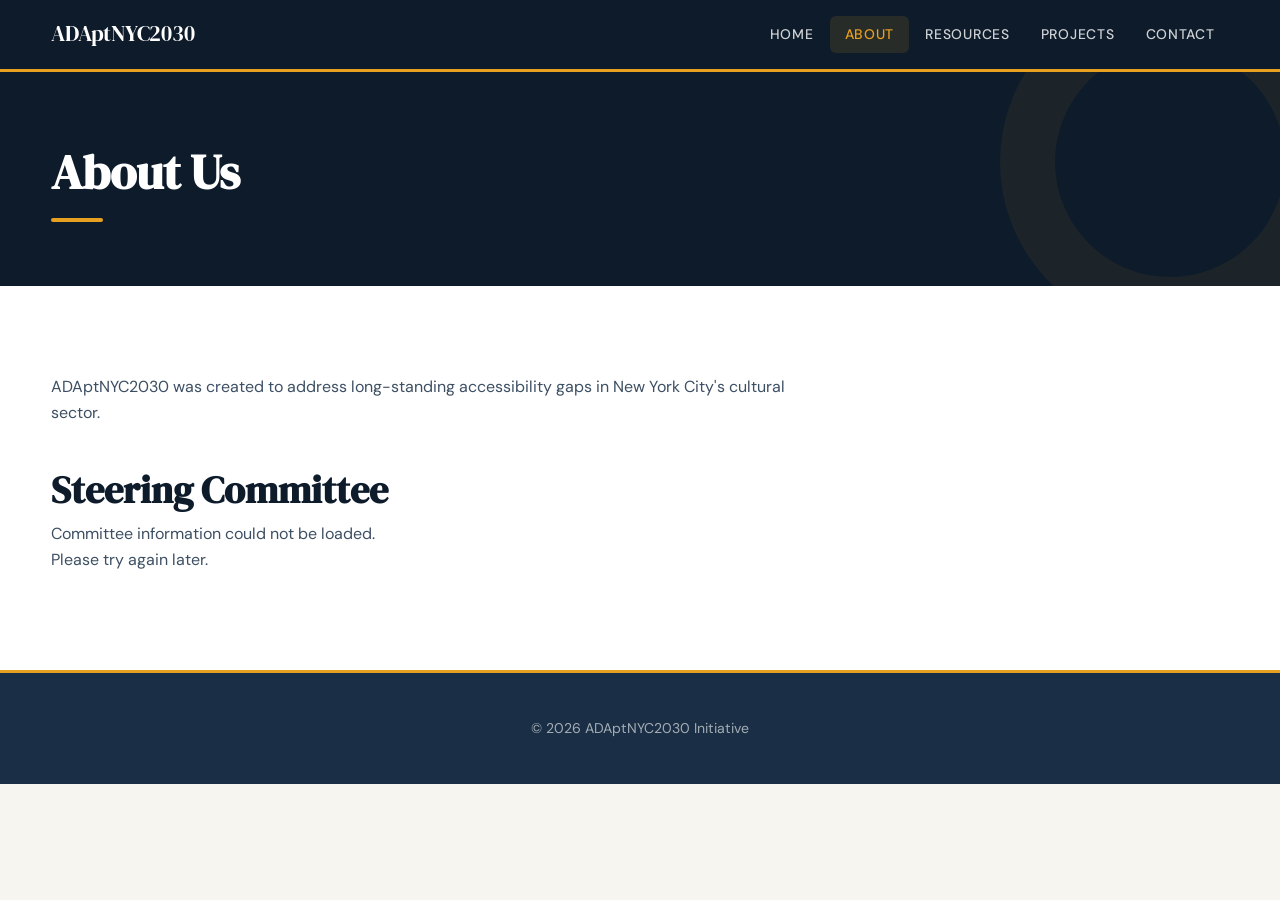
==== about.html @ 9354e414 "Add files via upload" ====
<!DOCTYPE html>
<html lang="en">
<head>
<meta charset="UTF-8">
<meta name="viewport" content="width=device-width, initial-scale=1.0">
<title>About | ADAptNYC2030</title>
<link rel="stylesheet" href="style.css">
</head>

<body>

<a class="skip-link" href="#main-content">Skip to main content</a>

<header class="site-header" role="banner">
  <div class="container header-inner">
    <a href="index.html" class="logo" aria-label="ADAptNYC2030 — Home">ADAptNYC2030</a>
    <nav aria-label="Primary navigation">
      <input type="checkbox" id="check" aria-hidden="true">
      <label for="check" class="checkbtn" aria-label="Open navigation menu" role="button" tabindex="0">☰</label>
      <ul class="nav-list" role="list">
        <li><a href="index.html">Home</a></li>
        <li><a href="about.html" aria-current="page">About</a></li>
        <li><a href="resources.html">Resources</a></li>
        <li><a href="projects.html">Projects</a></li>
        <li><a href="contact.html">Contact</a></li>
      </ul>
    </nav>
  </div>
</header>

<main id="main-content">

  <section class="page-hero" aria-labelledby="page-title">
    <div class="container">
      <h1 id="page-title">About Us</h1>
    </div>
  </section>

  <section class="section section-light" aria-labelledby="committee-heading">
    <div class="container">
      <p>
        ADAptNYC2030 was created to address long-standing accessibility gaps
        in New York City's cultural sector.
      </p>

      <h2 id="committee-heading" style="margin-top: 40px;">Steering Committee</h2>
      <div id="members-container" aria-live="polite" aria-label="Steering committee members"></div>
    </div>
  </section>

</main>

<footer class="footer" role="contentinfo">
  <div class="container">
    <p>&copy; 2026 ADAptNYC2030 Initiative</p>
  </div>
</footer>

<script>
const checkbox = document.getElementById("check");
const label = document.querySelector(".checkbtn");

checkbox.addEventListener("change", function () {
  document.body.style.overflow = this.checked ? "hidden" : "";
  label.setAttribute("aria-label", this.checked ? "Close navigation menu" : "Open navigation menu");
});

label.addEventListener("keydown", function(e) {
  if (e.key === "Enter" || e.key === " ") {
    e.preventDefault();
    checkbox.checked = !checkbox.checked;
    checkbox.dispatchEvent(new Event("change"));
  }
});
</script>
<script src="script.js"></script>
</body>
</html>
---- style.css ----
/* ============================================================
   ADAptNYC2030 — Design System
   Aesthetic: Civic Editorial — warm, bold, deeply accessible
   ============================================================ */

@import url('https://fonts.googleapis.com/css2?family=DM+Serif+Display:ital@0;1&family=DM+Sans:ital,opsz,wght@0,9..40,300;0,9..40,400;0,9..40,500;0,9..40,600;0,9..40,700;1,9..40,300&display=swap');

/* ── Tokens ── */
:root {
  --navy:        #0d1b2a;
  --navy-mid:    #1a2f45;
  --navy-light:  #2a4a6b;
  --amber:       #e8a020;
  --amber-light: #f5c660;
  --amber-pale:  #fdf3dc;
  --white:       #ffffff;
  --off-white:   #f7f5f0;
  --stone:       #ece8e0;
  --text-primary:   #0d1b2a;
  --text-secondary: #3d4f63;
  --text-muted:     #6b7f94;
  --border:         #d8d2c8;
  --focus-ring:  #e8a020;
  --radius-sm:   6px;
  --radius-md:   12px;
  --radius-lg:   20px;
  --shadow-sm:   0 2px 8px rgba(13,27,42,0.06);
  --shadow-md:   0 8px 28px rgba(13,27,42,0.10);
  --shadow-lg:   0 20px 50px rgba(13,27,42,0.14);
  --transition:  0.22s cubic-bezier(0.4, 0, 0.2, 1);
}

/* ── Reset ── */
*, *::before, *::after {
  box-sizing: border-box;
  margin: 0;
  padding: 0;
}

/* ── Skip Link (keyboard / screen reader navigation) ── */
.skip-link {
  position: absolute;
  top: -100px;
  left: 1rem;
  z-index: 9999;
  background: var(--amber);
  color: var(--navy);
  font-family: 'DM Sans', sans-serif;
  font-weight: 700;
  font-size: 0.95rem;
  padding: 0.75rem 1.25rem;
  border-radius: var(--radius-sm);
  text-decoration: none;
  transition: top 0.2s ease;
}
.skip-link:focus {
  top: 1rem;
  outline: 3px solid var(--navy);
  outline-offset: 2px;
}

/* ── Base ── */
html { scroll-behavior: smooth; }

body {
  font-family: 'DM Sans', system-ui, sans-serif;
  font-size: 1rem;
  line-height: 1.65;
  color: var(--text-primary);
  background: var(--off-white);
  overflow-x: hidden;
}

/* ── Focus — always visible, never removed ── */
:focus-visible {
  outline: 3px solid var(--focus-ring);
  outline-offset: 3px;
  border-radius: var(--radius-sm);
}

/* ── Typography ── */
h1, h2, h3, h4 {
  font-family: 'DM Serif Display', Georgia, serif;
  line-height: 1.2;
  color: var(--text-primary);
}

h1 { font-size: clamp(2.2rem, 5vw, 3.8rem); }
h2 { font-size: clamp(1.6rem, 3vw, 2.4rem); }
h3 { font-size: clamp(1.05rem, 2vw, 1.35rem); }

p {
  color: var(--text-secondary);
  max-width: 68ch;
}

/* ── Layout ── */
.container {
  width: min(92%, 1200px);
  margin-inline: auto;
}

.section {
  padding: 5.5rem 0;
}

.section-light { background: var(--white); }
.section-muted { background: var(--navy); }

/* ── Header ── */
.site-header {
  background: var(--navy);
  position: sticky;
  top: 0;
  z-index: 1000;
  border-bottom: 3px solid var(--amber);
}

.header-inner {
  display: flex;
  justify-content: space-between;
  align-items: center;
  padding: 1rem 0;
  gap: 1rem;
}

.logo {
  font-family: 'DM Serif Display', serif;
  font-size: 1.4rem;
  text-decoration: none;
  color: var(--white);
  letter-spacing: -0.01em;
  flex-shrink: 0;
  transition: color var(--transition);
}
.logo:hover { color: var(--amber-light); }
.logo:focus-visible { outline-color: var(--amber); border-radius: 4px; }

/* ── Nav ── */
nav { position: relative; }

.nav-list {
  list-style: none;
  display: flex;
  gap: 0.15rem;
  align-items: center;
}
.nav-list li { margin: 0; }

.nav-list a {
  display: block;
  text-decoration: none;
  color: rgba(255,255,255,0.8);
  font-weight: 500;
  font-size: 0.87rem;
  letter-spacing: 0.05em;
  text-transform: uppercase;
  padding: 0.45rem 0.9rem;
  border-radius: var(--radius-sm);
  transition: color var(--transition), background var(--transition);
}
.nav-list a:hover,
.nav-list a[aria-current="page"] {
  color: var(--amber);
  background: rgba(232,160,32,0.12);
}
.nav-list a:focus-visible { outline-color: var(--amber); }

/* Hamburger */
#check { display: none; }

.checkbtn {
  display: none;
  background: none;
  border: 2px solid rgba(255,255,255,0.45);
  color: var(--white);
  font-size: 1.25rem;
  width: 44px;
  height: 44px;
  border-radius: var(--radius-sm);
  cursor: pointer;
  align-items: center;
  justify-content: center;
  line-height: 1;
  position: relative;
  z-index: 2000;
  transition: border-color var(--transition), background var(--transition);
}
.checkbtn:hover {
  border-color: var(--amber);
  background: rgba(232,160,32,0.15);
}

/* ── Hero ── */
.hero {
  background-image: url("hero.jpg");
  background-size: cover;
  background-position: center 30%;
  background-repeat: no-repeat;
  position: relative;
  min-height: 88vh;
  display: flex;
  align-items: center;
  padding: 5rem 0;
}

.hero::before {
  content: '';
  position: absolute;
  inset: 0;
  background: linear-gradient(
    105deg,
    rgba(13,27,42,0.85) 0%,
    rgba(13,27,42,0.55) 55%,
    rgba(13,27,42,0.25) 100%
  );
}

.hero .container {
  position: relative;
  z-index: 1;
}

.hero-card {
  max-width: 620px;
  animation: heroFadeUp 0.9s ease both;
}

@keyframes heroFadeUp {
  from { opacity: 0; transform: translateY(30px); }
  to   { opacity: 1; transform: translateY(0); }
}

.hero-eyebrow {
  display: inline-block;
  font-size: 0.76rem;
  font-weight: 700;
  letter-spacing: 0.14em;
  text-transform: uppercase;
  color: var(--amber);
  background: rgba(232,160,32,0.15);
  border: 1px solid rgba(232,160,32,0.4);
  padding: 0.3rem 0.9rem;
  border-radius: 100px;
  margin-bottom: 1.5rem;
}

.hero-card h1 {
  color: var(--white);
  font-size: clamp(2.3rem, 5.5vw, 4rem);
  margin-bottom: 1.25rem;
  text-shadow: 0 2px 20px rgba(0,0,0,0.4);
  line-height: 1.1;
}

.hero-card p {
  color: rgba(255,255,255,0.88);
  font-size: 1.15rem;
  margin-bottom: 2.25rem;
  max-width: 52ch;
  text-shadow: 0 1px 8px rgba(0,0,0,0.3);
}

/* ── Buttons ── */
.btn {
  display: inline-flex;
  align-items: center;
  gap: 0.4rem;
  background: var(--amber);
  color: var(--navy);
  padding: 0.85rem 1.85rem;
  border-radius: var(--radius-sm);
  font-family: 'DM Sans', sans-serif;
  font-weight: 700;
  font-size: 0.88rem;
  letter-spacing: 0.05em;
  text-transform: uppercase;
  text-decoration: none;
  border: 2px solid transparent;
  transition: background var(--transition), transform var(--transition), box-shadow var(--transition);
  cursor: pointer;
}
.btn:hover {
  background: var(--amber-light);
  transform: translateY(-2px);
  box-shadow: 0 8px 24px rgba(232,160,32,0.38);
}
.btn:focus-visible {
  outline: 3px solid var(--white);
  outline-offset: 3px;
}
.btn:active { transform: translateY(0); }

/* ── Feature Cards ── */
.cards {
  display: grid;
  grid-template-columns: repeat(auto-fit, minmax(280px, 1fr));
  gap: 1.75rem;
}

.card {
  background: var(--white);
  padding: 2.25rem 2rem;
  border-radius: var(--radius-md);
  box-shadow: var(--shadow-sm);
  border: 1px solid var(--border);
  position: relative;
  overflow: hidden;
  transition: transform var(--transition), box-shadow var(--transition);
}
.card::before {
  content: '';
  position: absolute;
  top: 0; left: 0; right: 0;
  height: 3px;
  background: linear-gradient(90deg, var(--amber), var(--amber-light));
  transform: scaleX(0);
  transform-origin: left;
  transition: transform var(--transition);
}
.card:hover { transform: translateY(-4px); box-shadow: var(--shadow-md); }
.card:hover::before { transform: scaleX(1); }
.card h3 { margin-bottom: 0.85rem; color: var(--navy); }
.card p { font-size: 0.95rem; }

/* ── Section label ── */
.section-label {
  display: inline-block;
  font-size: 0.75rem;
  font-weight: 700;
  letter-spacing: 0.14em;
  text-transform: uppercase;
  color: var(--amber);
  margin-bottom: 0.75rem;
}

/* ── Page Hero (inner pages) ── */
.page-hero {
  background: var(--navy);
  color: var(--white);
  padding: 4.5rem 0 4rem;
  position: relative;
  overflow: hidden;
}
.page-hero::after {
  content: '';
  position: absolute;
  right: -60px; top: -80px;
  width: 340px; height: 340px;
  border-radius: 50%;
  border: 55px solid rgba(232,160,32,0.07);
  pointer-events: none;
}
.page-hero h1 {
  color: var(--white);
  font-size: clamp(2rem, 4vw, 3rem);
  position: relative;
  z-index: 1;
}
.page-hero h1::after {
  content: '';
  display: block;
  width: 52px; height: 4px;
  background: var(--amber);
  margin-top: 1rem;
  border-radius: 2px;
}

/* ── CTA / Dark sections ── */
.section-muted h2 { color: var(--white); }
.section-muted p { color: rgba(255,255,255,0.72); margin-bottom: 2rem; }

/* ── Footer ── */
.footer {
  background: var(--navy-mid);
  color: var(--white);
  padding: 2.75rem 0;
  border-top: 3px solid var(--amber);
  text-align: center;
}
.footer p {
  opacity: 0.6;
  color: var(--white);
  font-size: 0.88rem;
  max-width: none;
}

/* ── Members Grid ── */
#members-container {
  display: grid;
  grid-template-columns: repeat(auto-fill, minmax(280px, 1fr));
  gap: 1.75rem;
  padding: 0.5rem 0;
  align-items: start;
}

/* ── Member Card ── */
.member-card {
  background: var(--white);
  border-radius: var(--radius-md);
  overflow: hidden;
  box-shadow: var(--shadow-sm);
  border: 1px solid var(--border);
  transition: transform var(--transition), box-shadow var(--transition);
  display: flex;
  flex-direction: column;
}
.member-card:hover {
  transform: translateY(-5px);
  box-shadow: var(--shadow-lg);
}
.member-card:focus-within {
  box-shadow: 0 0 0 3px var(--focus-ring), var(--shadow-md);
}

.member-card img {
  width: 100%;
  height: 240px;
  object-fit: cover;
  object-position: top;
  display: block;
  border-bottom: 3px solid var(--amber);
}

.member-card .no-photo {
  width: 100%;
  height: 120px;
  background: linear-gradient(135deg, var(--navy) 0%, var(--navy-light) 100%);
  display: flex;
  align-items: center;
  justify-content: center;
  border-bottom: 3px solid var(--amber);
}
.no-photo-initials {
  font-family: 'DM Serif Display', serif;
  font-size: 2.2rem;
  color: rgba(255,255,255,0.45);
  letter-spacing: 0.04em;
  user-select: none;
}

.card-content {
  padding: 1.35rem 1.5rem 1.5rem;
  display: flex;
  flex-direction: column;
  flex-grow: 1;
}
.card-content h3 {
  margin: 0 0 0.15rem;
  font-size: 1.1rem;
  font-weight: 400;
  color: var(--navy);
  line-height: 1.3;
}

.pronouns {
  font-size: 0.78rem;
  color: var(--text-muted);
  font-style: italic;
  margin-bottom: 0.25rem;
}
.title {
  font-size: 0.82rem;
  color: var(--amber);
  font-weight: 600;
  letter-spacing: 0.01em;
  line-height: 1.4;
  margin-bottom: 0.9rem;
}

.bio-container {
  display: flex;
  flex-direction: column;
  flex-grow: 1;
  border-top: 1px solid var(--stone);
  padding-top: 0.9rem;
  margin-top: 0.25rem;
}
.bio-text {
  display: -webkit-box;
  -webkit-line-clamp: 4;
  -webkit-box-orient: vertical;
  overflow: hidden;
  font-size: 0.875rem;
  color: var(--text-secondary);
  line-height: 1.6;
  margin-bottom: 0.85rem;
  flex-grow: 1;
}
.bio-text.expanded {
  display: block;
  -webkit-line-clamp: unset;
}

.toggle-btn {
  margin-top: auto;
  align-self: flex-start;
  padding: 0.42rem 1rem;
  border: 2px solid var(--navy);
  background: transparent;
  color: var(--navy);
  border-radius: var(--radius-sm);
  cursor: pointer;
  font-family: 'DM Sans', sans-serif;
  font-size: 0.78rem;
  font-weight: 700;
  letter-spacing: 0.06em;
  text-transform: uppercase;
  transition: background var(--transition), color var(--transition), transform var(--transition);
}
.toggle-btn:hover {
  background: var(--navy);
  color: var(--white);
  transform: translateY(-1px);
}
.toggle-btn:focus-visible {
  outline: 3px solid var(--focus-ring);
  outline-offset: 3px;
}

.links {
  margin-top: 0.85rem;
  display: flex;
  flex-wrap: wrap;
  gap: 0.4rem;
}
.links a {
  display: inline-flex;
  align-items: center;
  font-size: 0.75rem;
  font-weight: 600;
  color: var(--navy);
  background: var(--stone);
  border: 1px solid var(--border);
  text-decoration: none;
  padding: 0.22rem 0.65rem;
  border-radius: 100px;
  letter-spacing: 0.02em;
  transition: background var(--transition), color var(--transition), border-color var(--transition);
}
.links a:hover {
  background: var(--navy);
  color: var(--white);
  border-color: var(--navy);
}
.links a:focus-visible {
  outline: 3px solid var(--focus-ring);
  outline-offset: 2px;
}

/* ── Responsive ── */
@media (max-width: 768px) {
  .checkbtn { display: inline-flex; }

  .nav-list {
    background: var(--navy);
    position: fixed;
    top: 0; right: -110vw;
    width: 100%; height: 100vh;
    display: flex;
    flex-direction: column;
    justify-content: center;
    align-items: center;
    gap: 0.5rem;
    transition: right 0.3s cubic-bezier(0.4,0,0.2,1);
    z-index: 1500;
  }
  .nav-list li { margin: 0; }
  .nav-list a { font-size: 1.25rem; padding: 0.75rem 2rem; letter-spacing: 0.06em; }
  #check:checked ~ .nav-list { right: 0; }

  .hero-card h1 { font-size: clamp(1.9rem, 8vw, 2.8rem); }
  .hero { min-height: 75vh; }
  .cards { grid-template-columns: 1fr; }
  .page-hero::after { display: none; }
  .section { padding: 3.5rem 0; }
  #members-container { grid-template-columns: 1fr; }
}

/* ── Reduced motion ── */
@media (prefers-reduced-motion: reduce) {
  *, *::before, *::after {
    animation-duration: 0.01ms !important;
    transition-duration: 0.01ms !important;
  }
  html { scroll-behavior: auto; }
}

/* ── High contrast / forced colors ── */
@media (forced-colors: active) {
  .btn, .toggle-btn, .links a {
    border: 2px solid ButtonText;
  }
  .hero::before { display: none; }
}
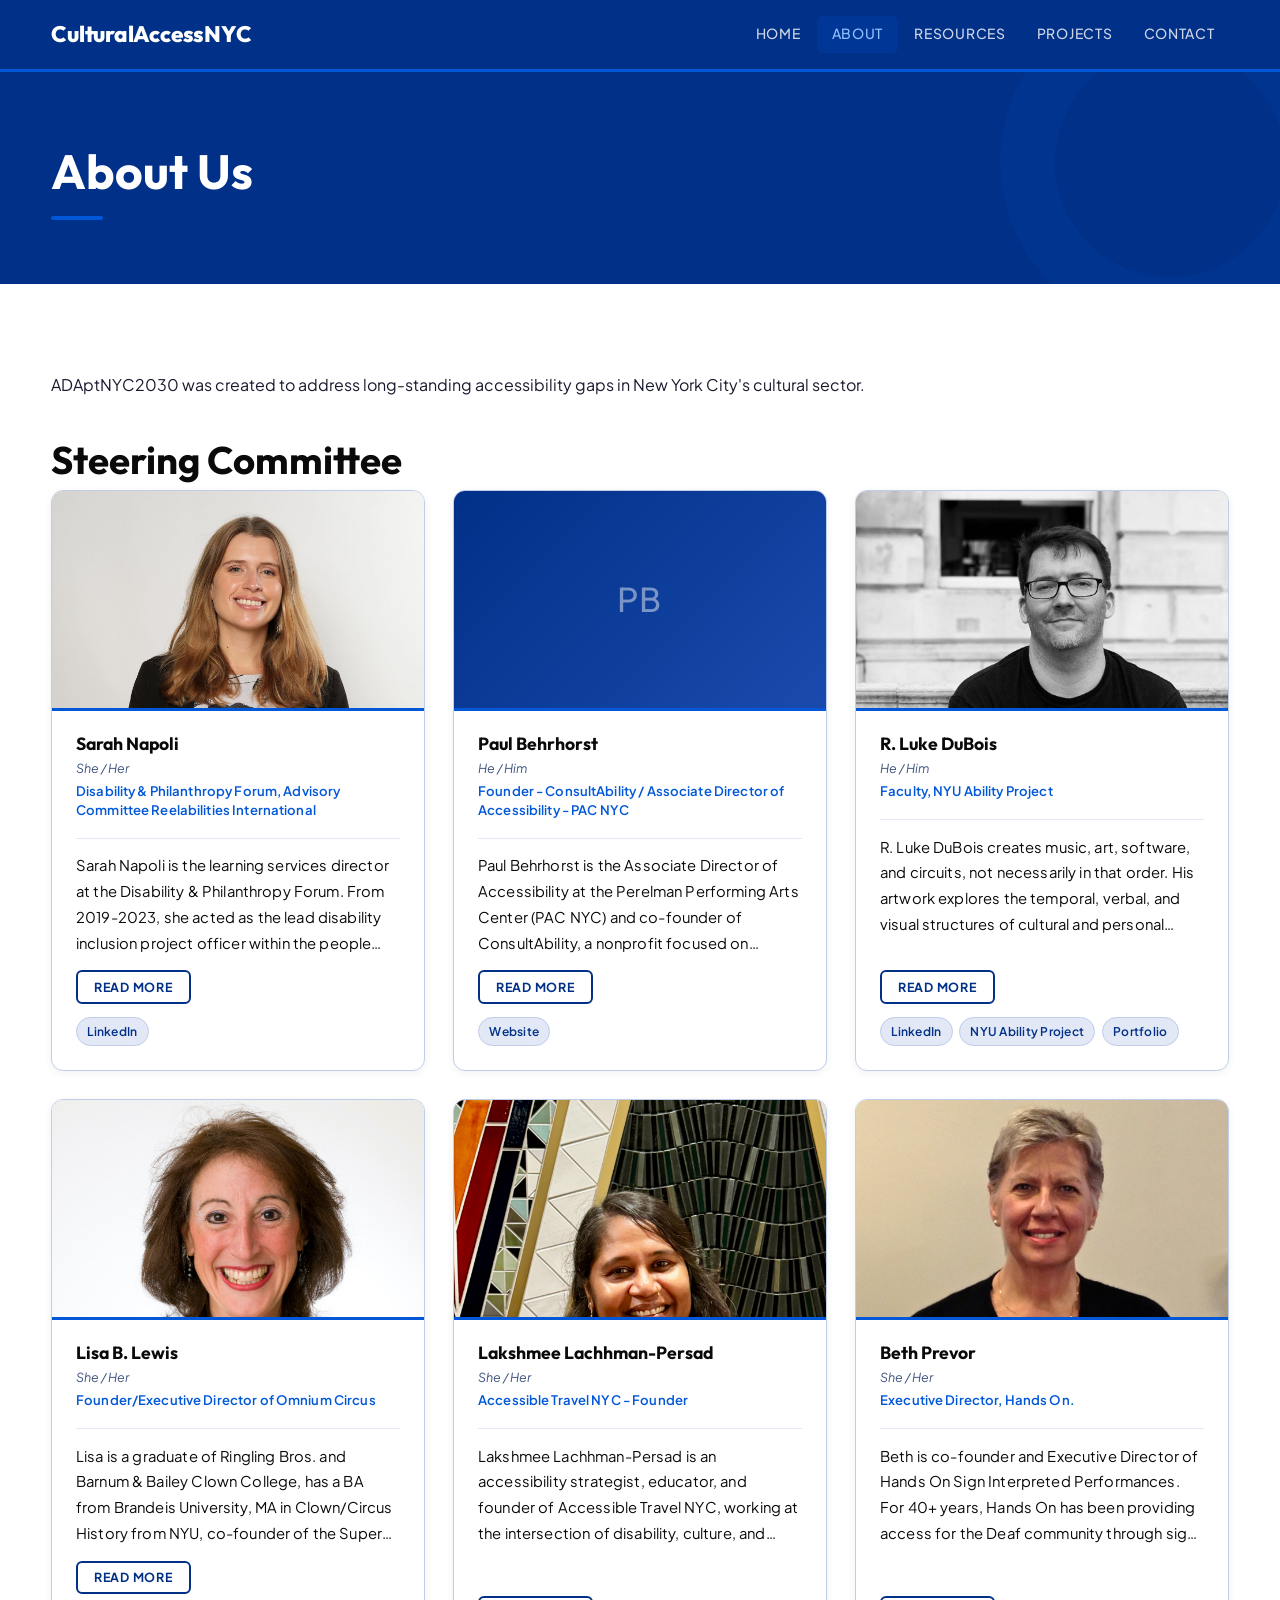
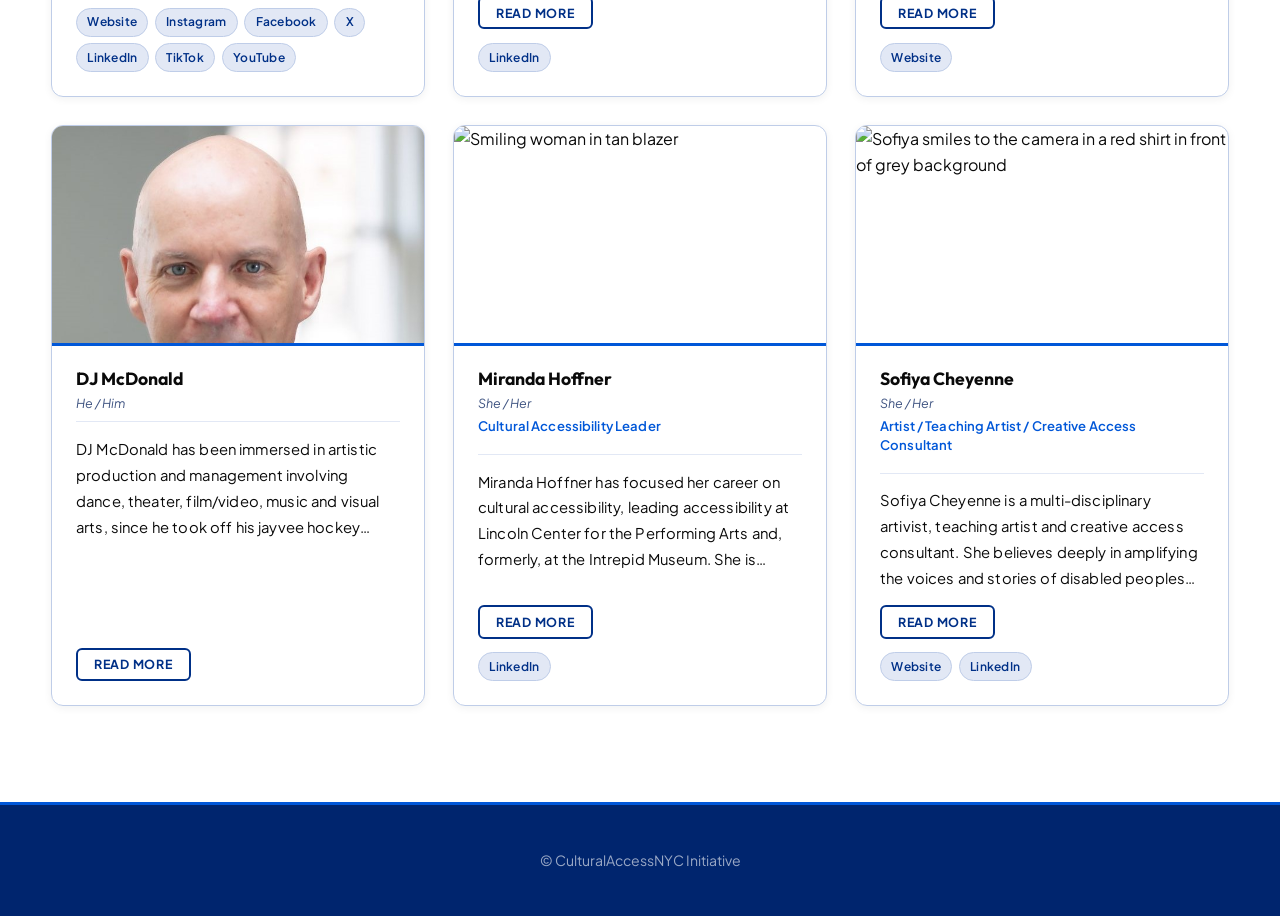
==== commit ab2a8294: "Update about.html" ====
--- a/about.html
+++ b/about.html
@@ -13,7 +13,7 @@
 
 <header class="site-header" role="banner">
   <div class="container header-inner">
-    <a href="index.html" class="logo" aria-label="ADAptNYC2030 — Home">ADAptNYC2030</a>
+    <a href="index.html" class="logo" aria-label="ADAptNYC2030 — Home">CulturalAccessNYC</a>
     <nav aria-label="Primary navigation">
       <input type="checkbox" id="check" aria-hidden="true">
       <label for="check" class="checkbtn" aria-label="Open navigation menu" role="button" tabindex="0">☰</label>
@@ -52,7 +52,7 @@
 
 <footer class="footer" role="contentinfo">
   <div class="container">
-    <p>&copy; 2026 ADAptNYC2030 Initiative</p>
+    <p>&copy; CulturalAccessNYC Initiative</p>
   </div>
 </footer>
 
--- a/style.css
+++ b/style.css
@@ -1,26 +1,22 @@
-/* ============================================================
-   ADAptNYC2030 — Design System
-   Aesthetic: Civic Editorial — warm, bold, deeply accessible
-   ============================================================ */
-
-@import url('https://fonts.googleapis.com/css2?family=DM+Serif+Display:ital@0;1&family=DM+Sans:ital,opsz,wght@0,9..40,300;0,9..40,400;0,9..40,500;0,9..40,600;0,9..40,700;1,9..40,300&display=swap');
+
+@import url('https://fonts.googleapis.com/css2?family=Outfit:wght@600;700;800&family=Plus+Jakarta+Sans:ital,wght@0,300;0,400;0,500;0,600;0,700;1,300;1,400&display=swap');
 
 /* ── Tokens ── */
 :root {
-  --navy:        #0d1b2a;
-  --navy-mid:    #1a2f45;
-  --navy-light:  #2a4a6b;
-  --amber:       #e8a020;
-  --amber-light: #f5c660;
-  --amber-pale:  #fdf3dc;
+  --navy:        #003087;
+  --navy-mid:    #00256e;
+  --navy-light:  #1a4aad;
+  --amber:       #0057d8;
+  --amber-light: #3a7ff5;
+  --amber-pale:  #e8f0fe;
   --white:       #ffffff;
-  --off-white:   #f7f5f0;
-  --stone:       #ece8e0;
-  --text-primary:   #0d1b2a;
-  --text-secondary: #3d4f63;
-  --text-muted:     #6b7f94;
-  --border:         #d8d2c8;
-  --focus-ring:  #e8a020;
+  --off-white:   #f4f7ff;
+  --stone:       #e2e8f5;
+  --text-primary:   #0a0a0a;
+  --text-secondary: #1a1a2e;
+  --text-muted:     #3d5280;
+  --border:         #bfcde8;
+  --focus-ring:  #0057d8;
   --radius-sm:   6px;
   --radius-md:   12px;
   --radius-lg:   20px;
@@ -44,8 +40,8 @@
   left: 1rem;
   z-index: 9999;
   background: var(--amber);
-  color: var(--navy);
-  font-family: 'DM Sans', sans-serif;
+  color: var(--white);
+  font-family: 'Plus Jakarta Sans', sans-serif;
   font-weight: 700;
   font-size: 0.95rem;
   padding: 0.75rem 1.25rem;
@@ -63,7 +59,7 @@
 html { scroll-behavior: smooth; }
 
 body {
-  font-family: 'DM Sans', system-ui, sans-serif;
+  font-family: 'Plus Jakarta Sans', system-ui, sans-serif;
   font-size: 1rem;
   line-height: 1.65;
   color: var(--text-primary);
@@ -80,9 +76,10 @@
 
 /* ── Typography ── */
 h1, h2, h3, h4 {
-  font-family: 'DM Serif Display', Georgia, serif;
-  line-height: 1.2;
+  font-family: 'Outfit', system-ui, sans-serif;
+  line-height: 1.15;
   color: var(--text-primary);
+  font-weight: 700;
 }
 
 h1 { font-size: clamp(2.2rem, 5vw, 3.8rem); }
@@ -90,7 +87,7 @@
 h3 { font-size: clamp(1.05rem, 2vw, 1.35rem); }
 
 p {
-  color: var(--text-secondary);
+  color: #1a1a2e;
   max-width: 68ch;
 }
 
@@ -114,6 +111,8 @@
   top: 0;
   z-index: 1000;
   border-bottom: 3px solid var(--amber);
+  transform: translateZ(0);
+  will-change: transform;
 }
 
 .header-inner {
@@ -125,15 +124,16 @@
 }
 
 .logo {
-  font-family: 'DM Serif Display', serif;
+  font-family: 'Outfit', sans-serif;
   font-size: 1.4rem;
+  font-weight: 800;
   text-decoration: none;
   color: var(--white);
   letter-spacing: -0.01em;
   flex-shrink: 0;
   transition: color var(--transition);
 }
-.logo:hover { color: var(--amber-light); }
+.logo:hover { color: #90c0ff; }
 .logo:focus-visible { outline-color: var(--amber); border-radius: 4px; }
 
 /* ── Nav ── */
@@ -151,6 +151,7 @@
   display: block;
   text-decoration: none;
   color: rgba(255,255,255,0.8);
+  font-family: 'Plus Jakarta Sans', sans-serif;
   font-weight: 500;
   font-size: 0.87rem;
   letter-spacing: 0.05em;
@@ -161,8 +162,8 @@
 }
 .nav-list a:hover,
 .nav-list a[aria-current="page"] {
-  color: var(--amber);
-  background: rgba(232,160,32,0.12);
+  color: #90c0ff;
+  background: rgba(0,87,216,0.18);
 }
 .nav-list a:focus-visible { outline-color: var(--amber); }
 
@@ -187,8 +188,8 @@
   transition: border-color var(--transition), background var(--transition);
 }
 .checkbtn:hover {
-  border-color: var(--amber);
-  background: rgba(232,160,32,0.15);
+  border-color: #90c0ff;
+  background: rgba(0,87,216,0.18);
 }
 
 /* ── Hero ── */
@@ -210,10 +211,8 @@
   inset: 0;
   background: linear-gradient(
     105deg,
-    rgba(13,27,42,0.85) 0%,
-    rgba(13,27,42,0.55) 55%,
-    rgba(13,27,42,0.25) 100%
-  );
+    rgba(0,48,135,0.28) 10%
+  );//
 }
 
 .hero .container {
@@ -237,9 +236,9 @@
   font-weight: 700;
   letter-spacing: 0.14em;
   text-transform: uppercase;
-  color: var(--amber);
-  background: rgba(232,160,32,0.15);
-  border: 1px solid rgba(232,160,32,0.4);
+  color: #aeccff;
+  background: rgba(0,87,216,0.18);
+  border: 1px solid rgba(58,127,245,0.5);
   padding: 0.3rem 0.9rem;
   border-radius: 100px;
   margin-bottom: 1.5rem;
@@ -267,10 +266,10 @@
   align-items: center;
   gap: 0.4rem;
   background: var(--amber);
-  color: var(--navy);
+  color: var(--white);
   padding: 0.85rem 1.85rem;
   border-radius: var(--radius-sm);
-  font-family: 'DM Sans', sans-serif;
+  font-family: 'Plus Jakarta Sans', sans-serif;
   font-weight: 700;
   font-size: 0.88rem;
   letter-spacing: 0.05em;
@@ -281,9 +280,9 @@
   cursor: pointer;
 }
 .btn:hover {
-  background: var(--amber-light);
+  background: #0048b5;
   transform: translateY(-2px);
-  box-shadow: 0 8px 24px rgba(232,160,32,0.38);
+  box-shadow: 0 8px 24px rgba(0,87,216,0.38);
 }
 .btn:focus-visible {
   outline: 3px solid var(--white);
@@ -348,7 +347,7 @@
   right: -60px; top: -80px;
   width: 340px; height: 340px;
   border-radius: 50%;
-  border: 55px solid rgba(232,160,32,0.07);
+  border: 55px solid rgba(0,87,216,0.10);
   pointer-events: none;
 }
 .page-hero h1 {
@@ -368,7 +367,7 @@
 
 /* ── CTA / Dark sections ── */
 .section-muted h2 { color: var(--white); }
-.section-muted p { color: rgba(255,255,255,0.72); margin-bottom: 2rem; }
+.section-muted p { color: rgba(255,255,255,0.85); margin-bottom: 2rem; }
 
 /* ── Footer ── */
 .footer {
@@ -388,10 +387,10 @@
 /* ── Members Grid ── */
 #members-container {
   display: grid;
-  grid-template-columns: repeat(auto-fill, minmax(280px, 1fr));
+  grid-template-columns: repeat(3, 1fr);
   gap: 1.75rem;
   padding: 0.5rem 0;
-  align-items: start;
+  contain: layout;
 }
 
 /* ── Member Card ── */
@@ -404,6 +403,8 @@
   transition: transform var(--transition), box-shadow var(--transition);
   display: flex;
   flex-direction: column;
+  will-change: transform;
+  contain: layout style;
 }
 .member-card:hover {
   transform: translateY(-5px);
@@ -415,7 +416,7 @@
 
 .member-card img {
   width: 100%;
-  height: 240px;
+  height: 220px;
   object-fit: cover;
   object-position: top;
   display: block;
@@ -424,7 +425,7 @@
 
 .member-card .no-photo {
   width: 100%;
-  height: 120px;
+  height: 220px;
   background: linear-gradient(135deg, var(--navy) 0%, var(--navy-light) 100%);
   display: flex;
   align-items: center;
@@ -432,7 +433,7 @@
   border-bottom: 3px solid var(--amber);
 }
 .no-photo-initials {
-  font-family: 'DM Serif Display', serif;
+  font-family: 'Outfit', sans-serif;
   font-size: 2.2rem;
   color: rgba(255,255,255,0.45);
   letter-spacing: 0.04em;
@@ -448,8 +449,8 @@
 .card-content h3 {
   margin: 0 0 0.15rem;
   font-size: 1.1rem;
-  font-weight: 400;
-  color: var(--navy);
+  font-weight: 700;
+  color: #0a0a0a;
   line-height: 1.3;
 }
 
@@ -481,15 +482,18 @@
   -webkit-line-clamp: 4;
   -webkit-box-orient: vertical;
   overflow: hidden;
-  font-size: 0.875rem;
-  color: var(--text-secondary);
-  line-height: 1.6;
+  font-size: 0.925rem;
+  color: #0a0a0a;
+  line-height: 1.75;
+  max-height: calc(0.925rem * 1.75 * 4);
   margin-bottom: 0.85rem;
-  flex-grow: 1;
+  letter-spacing: 0.01em;
 }
 .bio-text.expanded {
   display: block;
   -webkit-line-clamp: unset;
+  height: auto;
+  overflow: visible;
 }
 
 .toggle-btn {
@@ -501,7 +505,7 @@
   color: var(--navy);
   border-radius: var(--radius-sm);
   cursor: pointer;
-  font-family: 'DM Sans', sans-serif;
+  font-family: 'Plus Jakarta Sans', sans-serif;
   font-size: 0.78rem;
   font-weight: 700;
   letter-spacing: 0.06em;
@@ -574,6 +578,10 @@
   .cards { grid-template-columns: 1fr; }
   .page-hero::after { display: none; }
   .section { padding: 3.5rem 0; }
+  #members-container { grid-template-columns: repeat(2, 1fr); }
+}
+
+@media (max-width: 480px) {
   #members-container { grid-template-columns: 1fr; }
 }
 
@@ -593,3 +601,584 @@
   }
   .hero::before { display: none; }
 }
+
+/* ── Stats Bar ── */
+.stats-bar {
+  background: var(--navy-mid);
+  border-top: 1px solid rgba(255,255,255,0.08);
+  border-bottom: 3px solid var(--amber);
+  padding: 1.75rem 0;
+}
+.stats-inner {
+  display: flex;
+  align-items: center;
+  justify-content: center;
+  gap: 0;
+  flex-wrap: wrap;
+}
+.stat-item {
+  display: flex;
+  flex-direction: column;
+  align-items: center;
+  padding: 0.5rem 3rem;
+}
+.stat-num {
+  font-family: 'Outfit', sans-serif;
+  font-size: 2rem;
+  font-weight: 800;
+  color: #85bcff;
+  line-height: 1;
+  margin-bottom: 0.3rem;
+}
+.stat-label {
+  font-size: 0.8rem;
+  color: rgba(255,255,255,0.82);
+  text-align: center;
+  max-width: 14ch;
+  line-height: 1.4;
+}
+.stat-divider {
+  width: 1px;
+  height: 44px;
+  background: rgba(255,255,255,0.15);
+  flex-shrink: 0;
+}
+
+/* ── Card Icons ── */
+.card-icon {
+  width: 48px;
+  height: 48px;
+  background: var(--amber-pale);
+  border-radius: var(--radius-sm);
+  display: flex;
+  align-items: center;
+  justify-content: center;
+  color: var(--amber);
+  margin-bottom: 1.25rem;
+}
+
+/* ── Concepts Grid ── */
+.concepts-grid {
+  display: grid;
+  grid-template-columns: repeat(3, 1fr);
+  gap: 1.5rem;
+}
+.concept-card {
+  background: rgba(255,255,255,0.06);
+  border: 1px solid rgba(255,255,255,0.12);
+  border-radius: var(--radius-md);
+  padding: 2rem 1.75rem;
+  position: relative;
+  transition: background var(--transition);
+}
+.concept-card:hover { background: rgba(255,255,255,0.09); }
+.concept-card--mid {
+  background: rgba(0,87,216,0.18);
+  border-color: rgba(58,127,245,0.3);
+}
+.concept-card--highlight {
+  background: rgba(0,87,216,0.32);
+  border-color: var(--amber);
+  border-width: 2px;
+}
+.concept-num {
+  font-family: 'Outfit', sans-serif;
+  font-size: 2.5rem;
+  font-weight: 800;
+  color: rgba(255,255,255,0.12);
+  line-height: 1;
+  margin-bottom: 0.75rem;
+}
+.concept-card h3 { color: var(--white); margin-bottom: 0.6rem; }
+.concept-card p { color: rgba(255,255,255,0.82); font-size: 0.9rem; max-width: none; }
+
+/* ── Two-column layout ── */
+.two-col {
+  display: grid;
+  grid-template-columns: 1fr 1fr;
+  gap: 5rem;
+  align-items: center;
+}
+.two-col-text h2 { margin-bottom: 1.25rem; }
+.two-col-text p { max-width: 48ch; }
+
+/* ── Venn diagram ── */
+.two-col-visual {
+  display: flex;
+  align-items: center;
+  justify-content: center;
+}
+.venn-diagram {
+  position: relative;
+  width: 260px;
+  height: 260px;
+}
+.venn-circle {
+  position: absolute;
+  width: 150px;
+  height: 150px;
+  border-radius: 50%;
+  display: flex;
+  align-items: center;
+  justify-content: center;
+  font-size: 0.72rem;
+  font-weight: 600;
+  text-align: center;
+  line-height: 1.4;
+}
+.venn-a {
+  top: 0; left: 0;
+  background: rgba(0,48,135,0.22);
+  border: 2px solid rgba(0,48,135,0.4);
+  color: var(--navy);
+}
+.venn-b {
+  top: 0; right: 0;
+  background: rgba(0,87,216,0.18);
+  border: 2px solid rgba(0,87,216,0.4);
+  color: var(--navy);
+}
+.venn-c {
+  bottom: 0; left: 50%;
+  transform: translateX(-50%);
+  background: rgba(26,74,173,0.18);
+  border: 2px solid rgba(26,74,173,0.4);
+  color: var(--navy);
+}
+.venn-center {
+  position: absolute;
+  top: 50%;
+  left: 50%;
+  transform: translate(-50%, -44%);
+  font-family: 'Outfit', sans-serif;
+  font-weight: 800;
+  font-size: 0.85rem;
+  color: var(--navy);
+  text-align: center;
+  background: white;
+  border-radius: 50%;
+  width: 62px;
+  height: 62px;
+  display: flex;
+  align-items: center;
+  justify-content: center;
+  border: 2px solid var(--amber);
+  box-shadow: 0 2px 12px rgba(0,48,135,0.15);
+}
+
+/* ── Page Hero subtitle ── */
+.page-hero-sub {
+  color: rgba(255,255,255,0.85);
+  font-size: 1.05rem;
+  margin-top: 1rem;
+  max-width: 56ch;
+  position: relative;
+  z-index: 1;
+}
+
+/* ── Resource filter bar ── */
+.resource-filter-bar {
+  background: var(--white);
+  border-bottom: 1px solid var(--border);
+  padding: 1.1rem 0;
+  position: sticky;
+  top: 64px;
+  z-index: 100;
+}
+.filter-tabs {
+  display: flex;
+  gap: 0.5rem;
+  flex-wrap: wrap;
+}
+.filter-tab {
+  background: none;
+  border: 1.5px solid var(--border);
+  color: var(--text-muted);
+  font-family: 'Plus Jakarta Sans', sans-serif;
+  font-size: 0.82rem;
+  font-weight: 600;
+  padding: 0.4rem 1rem;
+  border-radius: 100px;
+  cursor: pointer;
+  transition: all var(--transition);
+  letter-spacing: 0.03em;
+}
+.filter-tab:hover { border-color: var(--amber); color: var(--amber); }
+.filter-tab.active {
+  background: var(--navy);
+  border-color: var(--navy);
+  color: var(--white);
+}
+.filter-tab:focus-visible { outline: 3px solid var(--focus-ring); outline-offset: 2px; }
+
+/* ── Resource grid ── */
+.resource-grid {
+  display: grid;
+  grid-template-columns: repeat(auto-fill, minmax(300px, 1fr));
+  gap: 1.5rem;
+}
+.resource-card {
+  background: var(--white);
+  border: 1px solid var(--border);
+  border-radius: var(--radius-md);
+  padding: 1.5rem 1.6rem;
+  display: flex;
+  flex-direction: column;
+  gap: 0.7rem;
+  transition: transform var(--transition), box-shadow var(--transition);
+  cursor: default;
+}
+.resource-card:hover { transform: translateY(-3px); box-shadow: var(--shadow-md); }
+.resource-card h3 { font-size: 1rem; color: var(--navy); margin: 0; }
+.resource-card p { font-size: 0.88rem; color: var(--text-secondary); margin: 0; max-width: none; }
+.resource-tag {
+  display: inline-block;
+  font-size: 0.7rem;
+  font-weight: 700;
+  letter-spacing: 0.08em;
+  text-transform: uppercase;
+  background: var(--amber-pale);
+  color: var(--amber);
+  border-radius: 100px;
+  padding: 0.18rem 0.65rem;
+  align-self: flex-start;
+}
+.resource-tag--legal { background: #eef4ff; color: var(--navy); }
+.resource-tag--org { background: #e8f7f2; color: #0a6b4a; }
+.resource-tag--funding { background: #fff4e6; color: #8a4a00; }
+.resource-meta { font-size: 0.78rem; color: var(--text-muted); margin-top: auto; padding-top: 0.5rem; }
+.resource-link { color: var(--amber); text-decoration: none; font-weight: 600; }
+.resource-link:hover { text-decoration: underline; }
+.no-results-msg { text-align: center; padding: 3rem 0; color: var(--text-muted); font-size: 1rem; }
+.sr-only { position: absolute; width: 1px; height: 1px; overflow: hidden; clip: rect(0,0,0,0); white-space: nowrap; }
+
+/* ── Accordion ── */
+.accordion { display: flex; flex-direction: column; gap: 0; border-radius: var(--radius-md); overflow: hidden; border: 1px solid rgba(255,255,255,0.12); }
+.accordion-item { border-bottom: 1px solid rgba(255,255,255,0.10); }
+.accordion-item:last-child { border-bottom: none; }
+.accordion-btn {
+  width: 100%;
+  display: flex;
+  justify-content: space-between;
+  align-items: center;
+  background: rgba(255,255,255,0.04);
+  border: none;
+  color: var(--white);
+  font-family: 'Plus Jakarta Sans', sans-serif;
+  font-size: 0.95rem;
+  font-weight: 600;
+  padding: 1.1rem 1.5rem;
+  cursor: pointer;
+  text-align: left;
+  transition: background var(--transition);
+}
+.accordion-btn:hover { background: rgba(255,255,255,0.08); }
+.accordion-btn[aria-expanded="true"] { background: rgba(0,87,216,0.25); }
+.accordion-btn:focus-visible { outline: 3px solid var(--amber-light); outline-offset: -3px; }
+.accordion-icon { font-size: 1.4rem; font-weight: 300; line-height: 1; color: #90c0ff; flex-shrink: 0; margin-left: 1rem; }
+.accordion-body { padding: 0.1rem 1.5rem 1.25rem; }
+.accordion-body p { font-size: 0.9rem; color: rgba(255,255,255,0.82); max-width: 68ch; }
+
+/* ── Timeline ── */
+.timeline { position: relative; padding-left: 2.5rem; }
+.timeline::before {
+  content: '';
+  position: absolute;
+  left: 10px;
+  top: 8px;
+  bottom: 8px;
+  width: 2px;
+  background: var(--border);
+}
+.timeline-item {
+  position: relative;
+  padding-bottom: 2.5rem;
+}
+.timeline-item:last-child { padding-bottom: 0; }
+.timeline-marker {
+  position: absolute;
+  left: -2.5rem;
+  top: 6px;
+  width: 22px;
+  height: 22px;
+  border-radius: 50%;
+  background: var(--white);
+  border: 3px solid var(--border);
+  z-index: 1;
+}
+.timeline-marker--active {
+  border-color: var(--amber);
+  background: var(--amber);
+  box-shadow: 0 0 0 4px rgba(0,87,216,0.18);
+}
+.timeline-year {
+  font-size: 0.78rem;
+  font-weight: 700;
+  letter-spacing: 0.08em;
+  text-transform: uppercase;
+  color: var(--text-muted);
+  margin-bottom: 0.4rem;
+}
+.timeline-content h3 { margin-bottom: 0.5rem; color: var(--navy); }
+.timeline-content p { font-size: 0.9rem; max-width: 58ch; margin-bottom: 0.75rem; }
+.timeline-status {
+  display: inline-block;
+  font-size: 0.72rem;
+  font-weight: 700;
+  letter-spacing: 0.07em;
+  text-transform: uppercase;
+  padding: 0.2rem 0.7rem;
+  border-radius: 100px;
+  background: var(--stone);
+  color: var(--text-muted);
+}
+.timeline-status--done { background: #e8f7f2; color: #0a6b4a; }
+.timeline-status--active { background: var(--amber-pale); color: var(--amber); }
+
+/* ── Initiative grid ── */
+.initiative-grid {
+  display: grid;
+  grid-template-columns: repeat(2, 1fr);
+  gap: 1.75rem;
+}
+.initiative-card {
+  background: rgba(255,255,255,0.06);
+  border: 1px solid rgba(255,255,255,0.12);
+  border-radius: var(--radius-md);
+  padding: 1.75rem 1.75rem 1.5rem;
+}
+.initiative-header {
+  display: flex;
+  justify-content: space-between;
+  align-items: flex-start;
+  margin-bottom: 1rem;
+}
+.initiative-icon {
+  width: 44px;
+  height: 44px;
+  background: rgba(0,87,216,0.25);
+  border-radius: var(--radius-sm);
+  display: flex;
+  align-items: center;
+  justify-content: center;
+  color: var(--amber-light);
+}
+.initiative-status {
+  font-size: 0.7rem;
+  font-weight: 700;
+  letter-spacing: 0.07em;
+  text-transform: uppercase;
+  background: rgba(0,87,216,0.3);
+  color: var(--amber-light);
+  border-radius: 100px;
+  padding: 0.2rem 0.65rem;
+  color: #aeccff;
+}
+.initiative-status--dev { background: rgba(255,255,255,0.08); color: rgba(255,255,255,0.55); }
+.initiative-card h3 { color: var(--white); margin-bottom: 0.65rem; font-size: 1.05rem; }
+.initiative-card p { color: rgba(255,255,255,0.82); font-size: 0.88rem; max-width: none; margin-bottom: 1rem; }
+.initiative-details {
+  list-style: none;
+  display: flex;
+  flex-direction: column;
+  gap: 0.3rem;
+  border-top: 1px solid rgba(255,255,255,0.08);
+  padding-top: 0.85rem;
+}
+.initiative-details li {
+  font-size: 0.8rem;
+  color: rgba(255,255,255,0.78);
+  padding-left: 1rem;
+  position: relative;
+}
+.initiative-details li::before {
+  content: '→';
+  position: absolute;
+  left: 0;
+  color: var(--amber-light);
+}
+
+/* ── Contact layout ── */
+.contact-layout {
+  display: grid;
+  grid-template-columns: 1fr 1fr;
+  gap: 5rem;
+  align-items: start;
+}
+.contact-info h2 { margin-bottom: 1rem; }
+.contact-reasons { display: flex; flex-direction: column; gap: 1.5rem; margin-bottom: 2rem; }
+.contact-reason { display: flex; gap: 1rem; align-items: flex-start; }
+.contact-reason-icon {
+  width: 40px;
+  height: 40px;
+  background: var(--amber-pale);
+  border-radius: var(--radius-sm);
+  display: flex;
+  align-items: center;
+  justify-content: center;
+  color: var(--amber);
+  flex-shrink: 0;
+}
+.contact-reason h3 { font-size: 0.95rem; margin-bottom: 0.25rem; color: var(--navy); }
+.contact-reason p { font-size: 0.85rem; max-width: none; color: var(--text-secondary); }
+.accessibility-note {
+  background: var(--amber-pale);
+  border: 1px solid rgba(0,87,216,0.2);
+  border-radius: var(--radius-md);
+  padding: 1.25rem 1.4rem;
+  display: flex;
+  gap: 1rem;
+  align-items: flex-start;
+}
+.accessibility-note-icon { color: var(--amber); flex-shrink: 0; margin-top: 2px; }
+.accessibility-note strong { display: block; font-size: 0.88rem; color: var(--navy); margin-bottom: 0.35rem; }
+.accessibility-note p { font-size: 0.83rem; color: var(--text-secondary); max-width: none; }
+
+/* ── Contact form ── */
+.contact-form-wrap h2 { margin-bottom: 0.5rem; }
+.form-group { display: flex; flex-direction: column; gap: 0.45rem; margin-bottom: 1.25rem; }
+.form-label { font-size: 0.85rem; font-weight: 600; color: var(--text-secondary); }
+.form-input {
+  padding: 0.7rem 0.95rem;
+  border: 1.5px solid var(--border);
+  border-radius: var(--radius-sm);
+  font-family: 'Plus Jakarta Sans', sans-serif;
+  font-size: 0.9rem;
+  color: var(--text-primary);
+  background: var(--white);
+  transition: border-color var(--transition);
+  width: 100%;
+}
+.form-input:focus { outline: none; border-color: var(--amber); box-shadow: 0 0 0 3px rgba(0,87,216,0.12); }
+.form-select { appearance: none; background-image: url("data:image/svg+xml,%3Csvg xmlns='http://www.w3.org/2000/svg' width='12' height='8' viewBox='0 0 12 8'%3E%3Cpath fill='%233d5280' d='M6 8L0 0h12z'/%3E%3C/svg%3E"); background-repeat: no-repeat; background-position: right 0.85rem center; padding-right: 2.5rem; }
+.form-textarea { resize: vertical; min-height: 120px; }
+.radio-group { display: flex; gap: 1.5rem; flex-wrap: wrap; }
+.radio-label { display: flex; align-items: center; gap: 0.4rem; font-size: 0.88rem; color: var(--text-secondary); cursor: pointer; }
+.radio-label input { accent-color: var(--amber); width: 16px; height: 16px; }
+.form-success {
+  display: flex;
+  align-items: center;
+  gap: 0.75rem;
+  background: #e8f7f2;
+  border: 1px solid #0a6b4a;
+  border-radius: var(--radius-sm);
+  padding: 1rem 1.25rem;
+  color: #0a6b4a;
+  font-weight: 600;
+  margin-top: 1rem;
+  font-size: 0.9rem;
+}
+
+/* ── Responsive additions ── */
+@media (max-width: 960px) {
+  .two-col { grid-template-columns: 1fr; gap: 2.5rem; }
+  .two-col-visual { display: none; }
+  .concepts-grid { grid-template-columns: 1fr; }
+  .initiative-grid { grid-template-columns: 1fr; }
+  .contact-layout { grid-template-columns: 1fr; gap: 3rem; }
+}
+
+@media (max-width: 768px) {
+  .stats-inner { gap: 0; }
+  .stat-item { padding: 0.5rem 1.5rem; }
+  .stat-divider { display: none; }
+  .resource-grid { grid-template-columns: 1fr; }
+  .filter-tabs { gap: 0.35rem; }
+  .timeline { padding-left: 2rem; }
+}
+
+/* ── Homepage: Audience grid ── */
+.audience-grid {
+  display: grid;
+  grid-template-columns: repeat(2, 1fr);
+  gap: 2rem;
+}
+.audience-item {
+  display: flex;
+  gap: 1.25rem;
+  align-items: flex-start;
+  padding: 1.75rem;
+  background: var(--off-white);
+  border: 1px solid var(--border);
+  border-radius: var(--radius-md);
+  transition: box-shadow var(--transition);
+}
+.audience-item:hover { box-shadow: var(--shadow-md); }
+.audience-icon {
+  width: 46px;
+  height: 46px;
+  background: var(--amber-pale);
+  border-radius: var(--radius-sm);
+  display: flex;
+  align-items: center;
+  justify-content: center;
+  color: var(--amber);
+  flex-shrink: 0;
+}
+.audience-item h3 { font-size: 1rem; color: var(--navy); margin-bottom: 0.4rem; }
+.audience-item p { font-size: 0.875rem; color: var(--text-secondary); max-width: none; }
+
+/* ── Homepage: How we work ── */
+.how-grid {
+  display: grid;
+  grid-template-columns: repeat(2, 1fr);
+  gap: 1.75rem;
+}
+.how-step {
+  display: flex;
+  gap: 1.25rem;
+  align-items: flex-start;
+  background: rgba(255,255,255,0.06);
+  border: 1px solid rgba(255,255,255,0.12);
+  border-radius: var(--radius-md);
+  padding: 1.75rem;
+}
+.how-num {
+  font-family: 'Outfit', sans-serif;
+  font-size: 2rem;
+  font-weight: 800;
+  color: #90c0ff;
+  line-height: 1;
+  flex-shrink: 0;
+  width: 2.5rem;
+}
+.how-text h3 { color: var(--white); font-size: 1rem; margin-bottom: 0.5rem; }
+.how-text p { color: rgba(255,255,255,0.82); font-size: 0.875rem; max-width: none; }
+
+/* ── Homepage: CTA split ── */
+.cta-split {
+  display: grid;
+  grid-template-columns: 1fr 1fr;
+  gap: 5rem;
+  align-items: center;
+}
+.cta-block-left h2 { margin-bottom: 1rem; }
+.cta-block-left p { max-width: 44ch; }
+.cta-block-right h3 { font-size: 1rem; color: var(--navy); margin-bottom: 1rem; }
+.quick-links { list-style: none; display: flex; flex-direction: column; gap: 0.5rem; }
+.quick-link {
+  display: block;
+  color: var(--navy);
+  text-decoration: none;
+  font-size: 0.9rem;
+  font-weight: 600;
+  padding: 0.65rem 1rem;
+  border: 1.5px solid var(--border);
+  border-radius: var(--radius-sm);
+  transition: background var(--transition), border-color var(--transition), color var(--transition);
+}
+.quick-link:hover {
+  background: var(--navy);
+  border-color: var(--navy);
+  color: var(--white);
+}
+.quick-link:focus-visible {
+  outline: 3px solid var(--focus-ring);
+  outline-offset: 2px;
+}
+
+@media (max-width: 960px) {
+  .audience-grid { grid-template-columns: 1fr; }
+  .how-grid { grid-template-columns: 1fr; }
+  .cta-split { grid-template-columns: 1fr; gap: 2.5rem; }
+}
